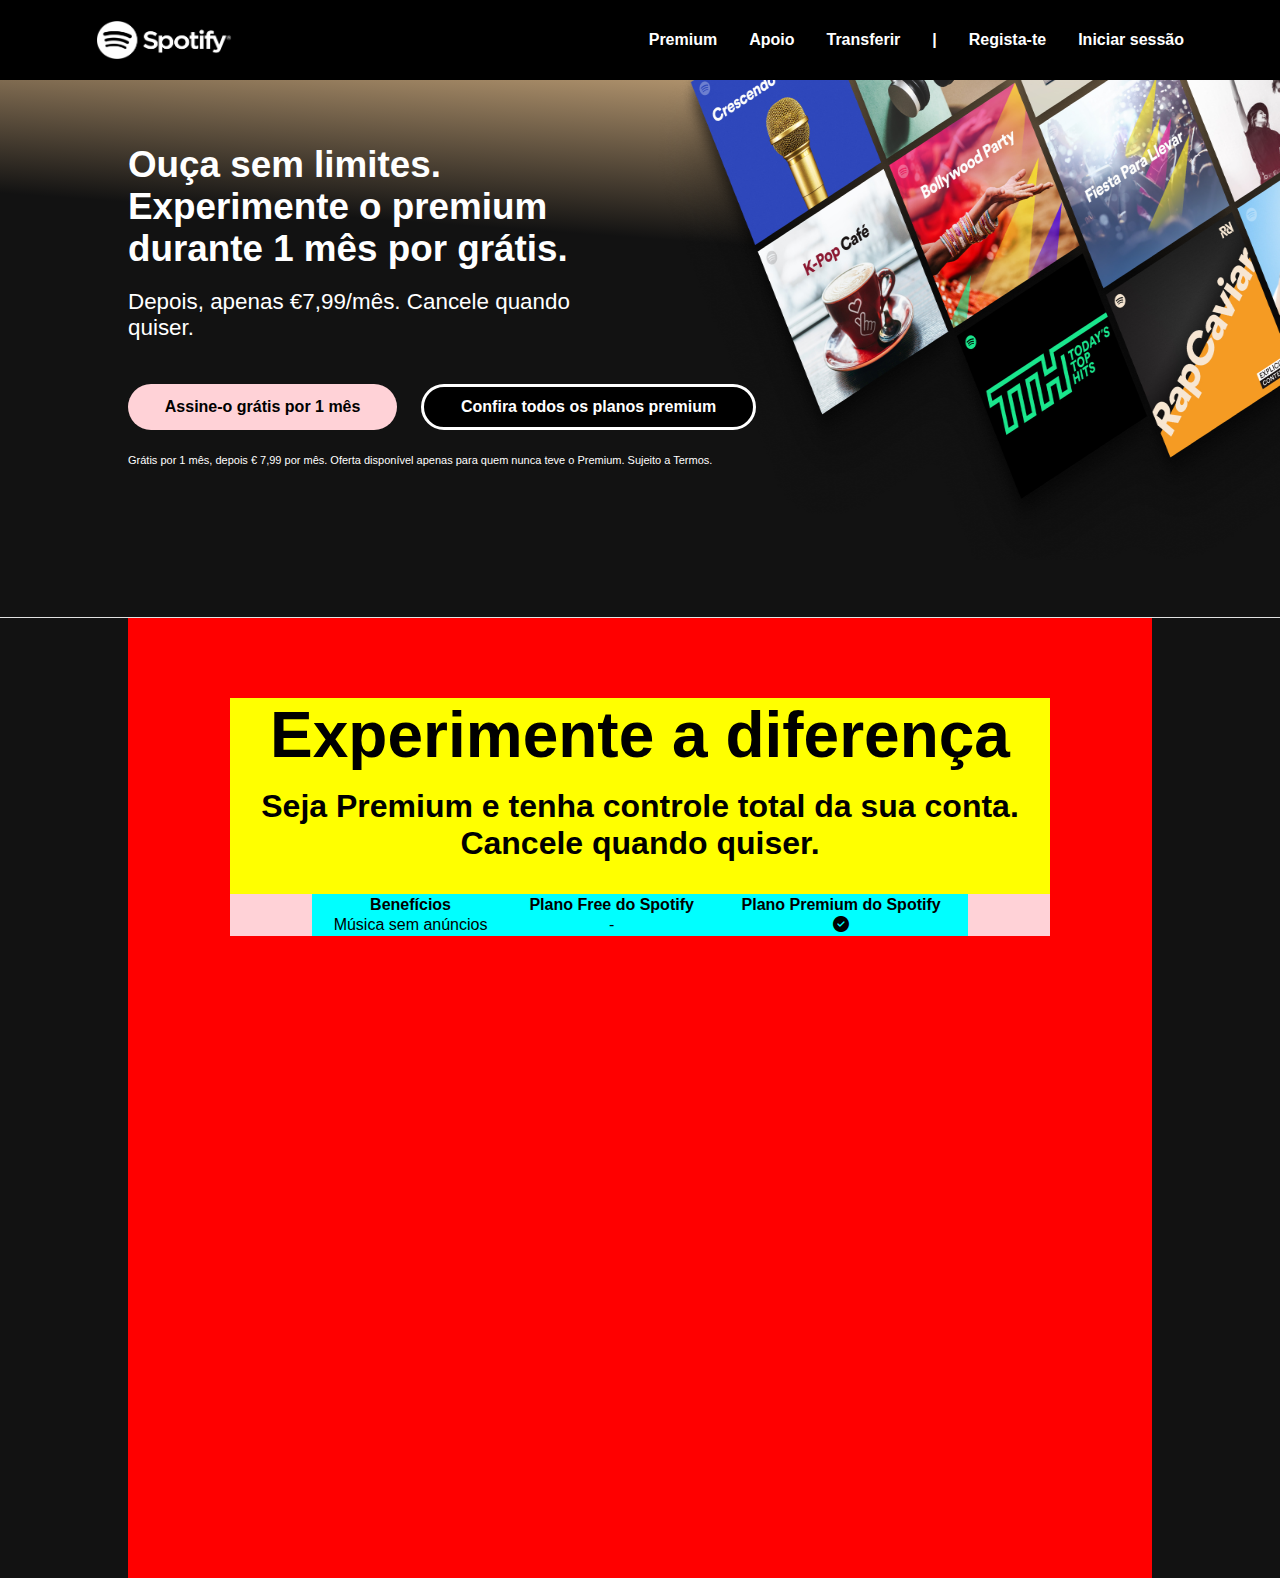
==== index.html @ d12748f9 "Initial commit" ====
<!DOCTYPE html>
<html lang="pt-br">
<head>
    <meta charset="UTF-8">
    <meta name="viewport" content="width=device-width, initial-scale=1.0">
    <meta name="keywords" content="Spotify, stream, site de música online">
    <meta name="description" content="Plataforma streaming para ouvir músicas online...">
    <title>Spotify</title>
    <link rel="stylesheet" href="css/index.css">
    <link rel="stylesheet" href="css/responsividade.css">
    <!-- link icones do fonteawesome -->
    <link rel="stylesheet" href="https://cdnjs.cloudflare.com/ajax/libs/font-awesome/6.4.2/css/all.min.css">
</head>
<body>

    <nav id="nav">
        <div class="nav">
            <div class="logo">
                <img src="img/logo.png" alt="Logo Spotify">
            </div>
            <ul>
                <li><a href="">Premium</a></li>
                <li><a href="">Apoio</a></li>
                <li><a href="">Transferir</a></li>
                <li><a href="">|</a></li>
                <li><a href="">Regista-te</a></li>
                <li><a href="">Iniciar sessão</a></li>
            </ul>

            <div class="iconeMenuMobile" id="botaoMenu">
                <i class="fa-solid fa-bars"></i>
            </div>
        </div>
        <div class="menuHamburguer menuMobile">
            <ul>
                <li><a href="">Premium</a></li>
                <li><a href="">Apoio</a></li>
                <li><a href="">Transferir</a></li>
                <li><a href="">-</a></li>
                <li><a href="">Regista-te</a></li>
                <li><a href="">Iniciar sessão</a></li>
            </ul>
        </div>        
    </nav>



    <section id="banner">
        <div class="mainBanner">
            <div class="imgBanner1">
                <img src="img/banner.png" alt="imgBanner">
            </div>
            <div class="textBanner">
                <h3>Ouça sem limites. Experimente o premium durante 1 mês por grátis.</h3>
                <h5>Depois, apenas €7,99/mês. Cancele quando quiser.</h5>
            </div>
            <div class="imgBanner">
                <img src="img/banner.png" alt="imgBanner">
            </div>
        </div>
        <div class="botao">
            <div class="botoes">
                <button type="button" class="btn1">Assine-o grátis por 1 mês</button>
                <button type="button" class="btn2">Confira todos os planos premium</button>
            </div>
            <p>Grátis por 1 mês, depois € 7,99 por mês. Oferta disponível apenas para quem nunca teve o Premium. Sujeito a Termos.</p>
        </div>
    </section>




    <section id="experimento">
        <div class="experimentoMain">
            <div class="textoExperimento">
                <h1>Experimente a diferença</h1>
                <h3>Seja Premium e tenha controle total da sua conta. Cancele quando quiser.</h3>
            </div>
            <div class="tabelaExperimento">
                <table>
                    <tr>
                        <th>Benefícios</th>
                        <th>Plano Free do Spotify</th>
                        <th>Plano Premium do Spotify</th>
                    </tr>

                    <tr>
                        <td>Música sem anúncios</td>
                        <td class="linha">-</td>
                        <td><i class="fa-solid fa-circle-check"></i></td>
                    </tr>
                </table>
            </div>
        </div>
    </section>




    <script src="js/arquivoJS.js"></script>
    
</body>
</html>
---- css/index.css ----
*{
    list-style: none;
    text-decoration: none;
    box-sizing: border-box;
    margin: 0;
    padding: 0;
    font-family: Helvetica, sans-serif;
}
#nav{
    width: 100%;
    height: 5rem;
    position: fixed;
    background-color: #000;
}
.nav{
    width: 85%;
    height: 100%;
    margin: 0 auto;
    display: flex;
    justify-content: space-between;
    align-items: center;
}
.logo{
    width: 8.5rem;
    height: 48%;
}
.logo img{
    width: 100%;
    height: 100%;
}
nav ul{
    display: flex;
    margin-right: 0;
    gap: 2rem;
}
nav ul li a{
    color: #fff;
    font-size: 16px;
    font-weight: bold;
    transition: all .1s;
}
nav ul li a:hover{
    color: #1ed760;
    font-size: 16px;
    font-weight: bold;
}

/* menu mobile */
#nav .nav .iconeMenuMobile{
    display: none;
}
#nav .menuMobile{
    display: none;
}



/* BANNER */
#banner{
    width: 100%;
    height: 38.6rem;
    display: block;
    padding: 5rem 0 0 8rem;
    background-image: linear-gradient(-176deg, #deb887 10%, #121212 40%);
    border-bottom: 1px solid #e1e1e1;
}
#banner .mainBanner{
    width: 100%;
    height: 18rem;
    display: flex;
    color: #fff;
}
.mainBanner .textBanner{
    width: 45%;
    height: 100%;
}
.textBanner h3{
    font-size: 2.3rem;
    margin-top: 4rem;
    font-weight: bold;
}
.textBanner h5{
    font-size: 1.4rem;
    font-weight: lighter;
    margin-top: 1.2rem;
}
.imgBanner1{
    display: none;
}
.mainBanner .imgBanner{
    width: 56%;
    height: 30rem;
}
.imgBanner img{
    width: 100%;
    height: 100%;
}

#banner .botao{
    width: 65%;
    display: block;
}
.botao .botoes{
    width: 100%;
    gap: 1.5rem;
    margin: 1rem 0 1.5rem;
    display: flex;
}
.botoes button{
    font-size: 1rem;
    padding: .7rem 2.3rem;
    font-weight: bold;
    border-radius: 30px;
    cursor: pointer;
}
.botoes button:hover{
    transform: scale(1.06);
}
.botoes .btn1{
    outline: none;
    border: none;
    background-color: #ffd2d7;
}
.botoes .btn2{
    border: 3px solid #fff;
    background-color: #000;
    color: #fff;
}
.botao p{
    font-size: 11px;
    color: #fff;
}


/* EXPERIMENTO */
#experimento{
    width: 100%;
    height: 60rem;
    background-color: #121212;
}
.experimentoMain{
    width: 80%;
    height: 100%;
    margin: 0 auto;
    padding: 5rem 0;
    display: block;
    background-color: red;
}
.textoExperimento{
    width: 80%;
    height: auto;
    margin: 0 auto;
    text-align: center;
    background-color: yellow;
}
.textoExperimento h1{
    font-size: 4rem;
}
.textoExperimento h3{
    font-size: 2rem;
    padding: 1rem 0 2rem;
}
.tabelaExperimento{
    width: 80%;
    height: auto;
    margin: 0 auto;
    text-align: center;
    background-color: #ffd2d7;
}
.tabelaExperimento table{
    width: 80%;
    height: auto;
    margin: 0 auto;
    text-align: center;
    background-color: aqua;
}
---- css/responsividade.css ----
@media (max-width: 1024px){
    .nav{
        width: 90%;
    }

    /* BANNER */
    #banner{
        width: 100%;
        height: 40rem;
        display: block;
        padding: 5rem 0 0 2rem;
        background-image: linear-gradient(-172deg, #deb887 10%, #121212 40%);
    }
    #banner .mainBanner{
        height: 24.5rem;
    }
    .textBanner h3{
        margin-top: 8rem;
    }

   
}



@media (max-width: 768px){
    .nav ul{
        display: none;
    }

    /* menu mobile */
    #nav .nav .iconeMenuMobile{
        display: flex;
    }
    #nav .iconeMenuMobile i{
        font-size: 2.5rem;
        color: #fff;
    }
    #nav .menuHamburguer{
        width: 26rem;
        height: 100vh;
        position: absolute;
        right: 0;
        top: 3.7rem;
        padding: 0rem 2rem;
        background-color: #000;
    }
    #nav .menuHamburguer ul{
        width: 100%;
        display: block;
    }
    #nav .menuHamburguer ul li{
        margin-bottom: 1.5rem;
    }
    #nav .menuHamburguer ul li a{
        font-size: 2.2rem;
        font-weight: bold;
        color: #fff;
    }
    #nav .menuMobile{
        display: none;
    }

    /* banner */
    .textBanner h3{
        font-size: 2.2rem;
        margin-top: 8rem;
        font-weight: bold;
    }
    .mainBanner .imgBanner{
        width: 56%;
        height: 18rem;
    }
    #banner .botao{
        width: 80%;
    }
    .botao .botoes{
        gap: 1rem;
        margin: 1rem 0 1.2rem;
    }
    .botoes button{
        padding: .6rem 1.86rem;
    }
}




@media (max-width: 425px){
    /* BANNER */
    #banner{
        width: 100%;
        height: 44rem;
        padding: 5rem 0 0 0;
        background-image: linear-gradient(-164deg, #deb887 10%, #121212 40%);
    }
    #banner .mainBanner{
        width: 100%;
        height: 70%;
        display: block;
    }
    .mainBanner .imgBanner{
        display: none;
    }
    .mainBanner .imgBanner1{
        display: block;
        width: 118.9%;
        height: 15rem;
        margin-left: -5rem;
    }
    .imgBanner1 img{
        width: 100%;
        height: 100%;
    }
    .mainBanner .textBanner{
        width: 100%;
        margin-top: -9rem;
        padding: 0 1.5rem;
    }
    .textBanner h3{
        font-size: 1.8rem;
        font-weight: bold;
    }
    
    #banner .botao{
        width: 100%;
        margin-top: -2rem;
        padding: 1rem;
    }
    .botao .botoes{
        width: 100%;
        margin: 0rem 0 1rem;
        display: block;
    }
    .botoes button{
        width: 100%;
        font-size: 1rem;
        padding: .7rem;
    }
    .botoes button:hover{
        transform: scale(1.06);
    }
    .botoes .btn1{
        margin-bottom: 1rem;
    }
}




@media (max-width: 375px){
    /* BANNER */
    #banner{
        height: 48rem;
    }
}
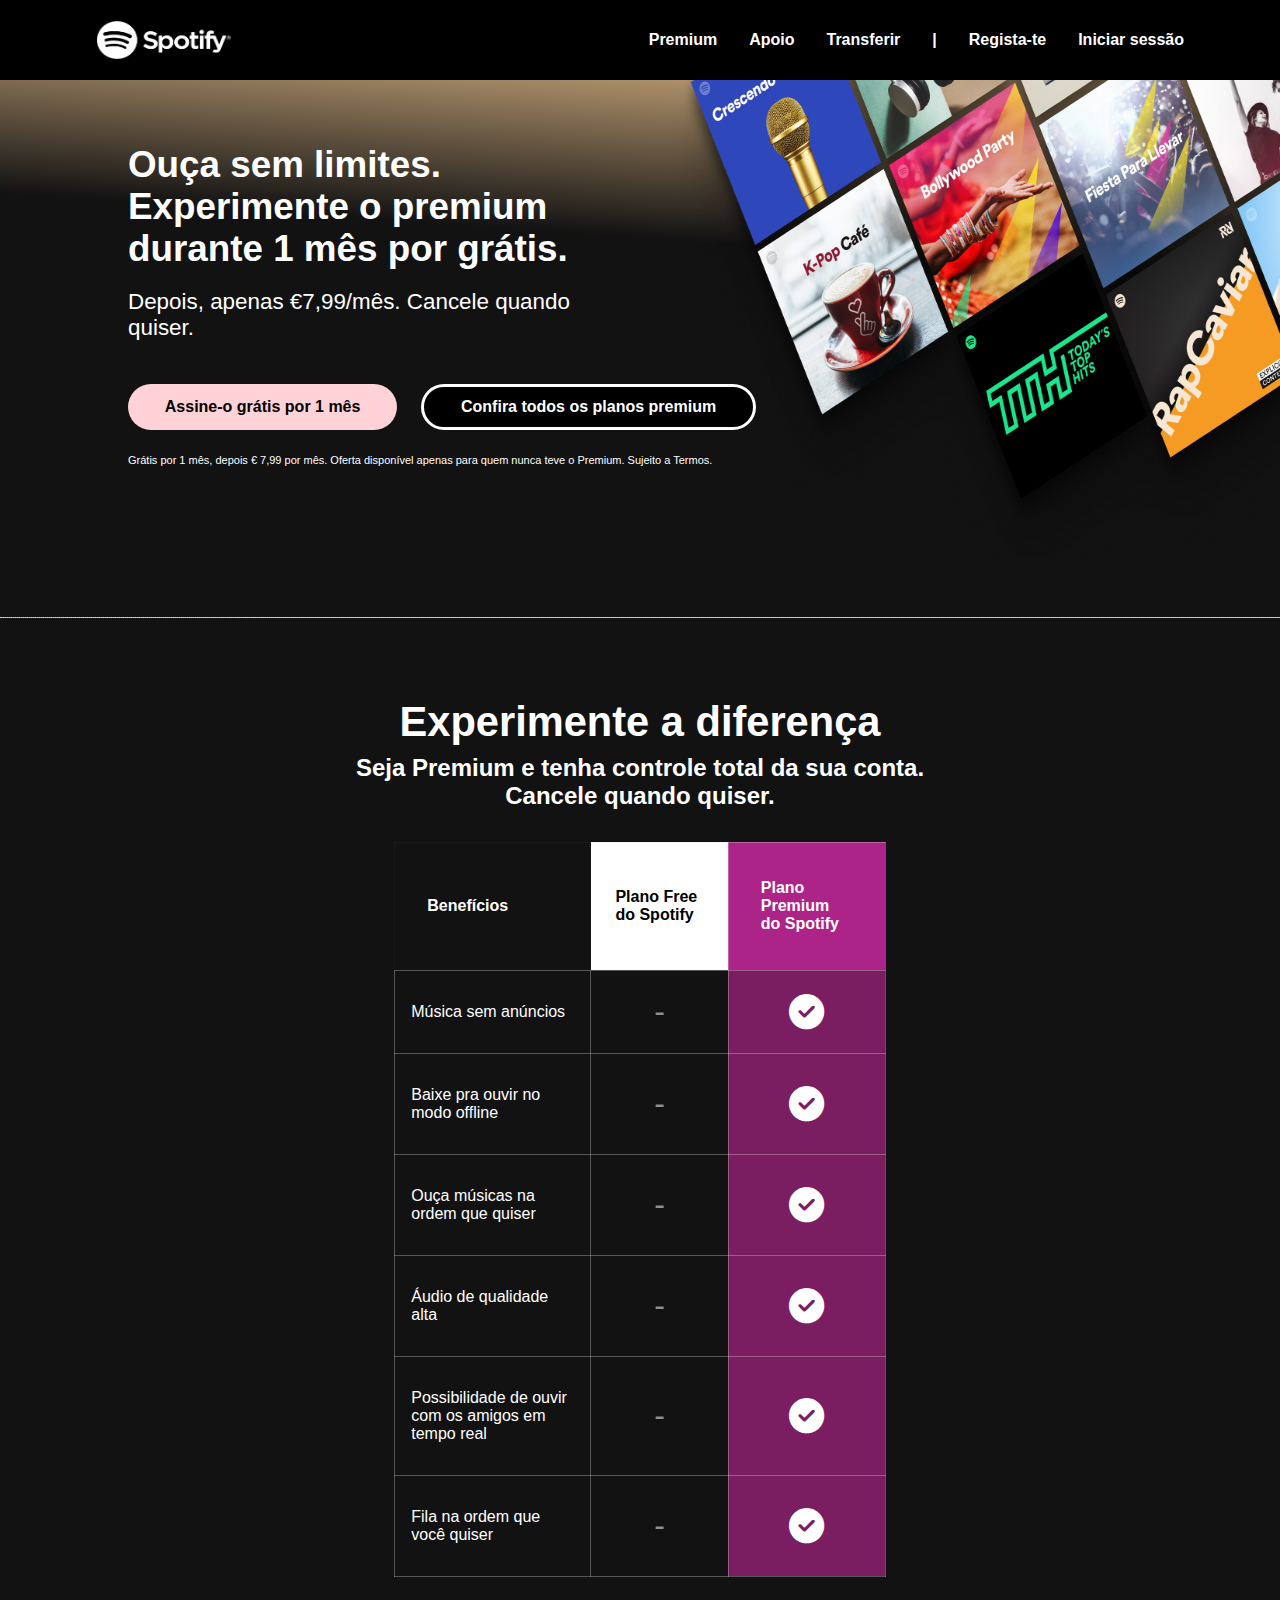
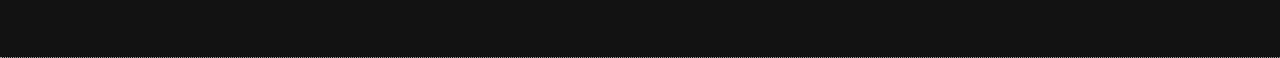
==== commit ddd36503: "secção experimento" ====
--- a/index.html
+++ b/index.html
@@ -78,16 +78,37 @@
             </div>
             <div class="tabelaExperimento">
                 <table>
-                    <tr>
-                        <th>Benefícios</th>
-                        <th>Plano Free do Spotify</th>
-                        <th>Plano Premium do Spotify</th>
+                    <tr class="heade">
+                        <th class="heade1">Benefícios</th>
+                        <th class="heade2">Plano Free do Spotify</th>
+                        <th class="heade3">Plano Premium do Spotify</th>
                     </tr>
 
                     <tr>
                         <td>Música sem anúncios</td>
                         <td class="linha">-</td>
-                        <td><i class="fa-solid fa-circle-check"></i></td>
+                        <td class="coluna3"><i class="fa-solid fa-circle-check"></i></td>
+                    </tr>
+                    <tr>
+                        <td>Baixe pra ouvir no modo offline</td>
+                        <td class="linha">-</td>
+                        <td class="coluna3"><i class="fa-solid fa-circle-check"></i></td>
+                    <tr>
+                        <td>Ouça músicas na ordem que quiser</td>
+                        <td class="linha">-</td>
+                        <td class="coluna3"><i class="fa-solid fa-circle-check"></i></td>
+                    <tr>
+                        <td>Áudio de qualidade alta</td>
+                        <td class="linha">-</td>
+                        <td class="coluna3"><i class="fa-solid fa-circle-check"></i></td>
+                    <tr>
+                        <td>Possibilidade de ouvir com os amigos em tempo real</td>
+                        <td class="linha">-</td>
+                        <td class="coluna3"><i class="fa-solid fa-circle-check"></i></td>
+                    <tr>
+                        <td>Fila na ordem que você quiser</td>
+                        <td class="linha">-</td>
+                        <td class="coluna3"><i class="fa-solid fa-circle-check"></i></td>
                     </tr>
                 </table>
             </div>
--- a/css/index.css
+++ b/css/index.css
@@ -62,7 +62,7 @@
     display: block;
     padding: 5rem 0 0 8rem;
     background-image: linear-gradient(-176deg, #deb887 10%, #121212 40%);
-    border-bottom: 1px solid #e1e1e1;
+    border-bottom: 1px dotted #e7e7e7a6;
 }
 #banner .mainBanner{
     width: 100%;
@@ -135,8 +135,9 @@
 /* EXPERIMENTO */
 #experimento{
     width: 100%;
-    height: 60rem;
+    height: auto;
     background-color: #121212;
+    border-bottom: 1px dotted #e7e7e7a6;
 }
 .experimentoMain{
     width: 80%;
@@ -144,33 +145,81 @@
     margin: 0 auto;
     padding: 5rem 0;
     display: block;
-    background-color: red;
 }
 .textoExperimento{
     width: 80%;
     height: auto;
     margin: 0 auto;
     text-align: center;
-    background-color: yellow;
+    color: #fff;
 }
 .textoExperimento h1{
-    font-size: 4rem;
+    font-size: 2.6rem;
 }
 .textoExperimento h3{
-    font-size: 2rem;
-    padding: 1rem 0 2rem;
+    width: 78%;
+    margin: 0 auto;
+    font-size: 1.5rem;
+    padding: .5rem 0 2rem;
 }
 .tabelaExperimento{
     width: 80%;
     height: auto;
     margin: 0 auto;
     text-align: center;
-    background-color: #ffd2d7;
 }
 .tabelaExperimento table{
-    width: 80%;
+    width: 60%;
     height: auto;
     margin: 0 auto;
     text-align: center;
-    background-color: aqua;
+    border-collapse: collapse;
+}
+table .heade{
+    height: 8rem;
+}
+table .heade1{
+    width: 40%;
+    color: #fff;
+    padding: 0 2rem;
+    text-align: left;
+    border: 1px solid #e1e1e109;
+    border-bottom: 1px solid #e1e1e154;
+    background-color: #121212;
+}
+table .heade2{
+    width: 28%;
+    color: #000;
+    padding: 0 1.5rem;
+    text-align: left;
+    border: 1px solid #e1e1e154;
+    background-color: #fff;
+}
+table .heade3{
+    width: 32%;
+    color: #fff;
+    padding: 0 2rem;
+    text-align: left;
+    border-collapse: collapse;
+    border: 1px solid #e1e1e154;
+    background-color: #ad2489;
+}
+table tr td{
+    border: .1px solid #e1e1e154;
+}
+table tr td:first-of-type{
+    text-align: left;
+    padding: 2rem 1rem;
+    color: #fff;
+}
+table .linha{
+    color: #ffffff8c;
+    font-size: 2rem;
+}
+table .coluna3{
+    background-color: #ad2488ad;
+}
+table .coluna3 i{
+    color: #fff;
+    font-size: 2.2rem;
 }--- a/css/responsividade.css
+++ b/css/responsividade.css
@@ -18,7 +18,33 @@
         margin-top: 8rem;
     }
 
-   
+    /* BANNER */
+    #banner{
+        border-bottom: none;
+    }
+
+   /* EXPERIMENTO */
+    #experimento{
+        width: 100%;
+        height: auto;
+        background-color: #121212;
+        border-bottom: none;
+    }
+    
+    table tr td{
+        border-left: none;
+        border-right: none;
+    }
+    table tr td:first-of-type{
+        border-right: none;
+    }
+    table .linha{
+        border-left: none;
+        border-right: none;
+    }
+    table .coluna3{
+        border-left: none;
+    }
 }
 
 
@@ -81,6 +107,22 @@
     .botoes button{
         padding: .6rem 1.86rem;
     }
+
+
+    /* EXPERIMENTO */
+    .experimentoMain{
+        width: 100%;
+    }
+    .textoExperimento{
+        text-align: left;
+    }
+    .textoExperimento h1{
+        font-size: 2.6rem;
+    }
+    .textoExperimento h3{
+        width: 100%;
+        font-size: 1.4rem;
+    }
 }
 
 
@@ -143,6 +185,60 @@
     .botoes .btn1{
         margin-bottom: 1rem;
     }
+
+
+    
+    /* EXPERIMENTO */
+    .experimentoMain{
+        width: 100%;
+        padding: 2rem 0;
+    }
+    .textoExperimento{
+        width: 90%;
+        text-align: left;
+    }
+    .textoExperimento h1{
+        font-size: 28px;
+    }
+    .textoExperimento h3{
+        font-size: 18px;
+        padding: .5rem 0 1.5rem;
+        font-weight: lighter;
+    }
+    
+    .tabelaExperimento{
+        width: 100%;
+    }
+    .tabelaExperimento table{
+        width: 100%;
+    }
+    table .heade{
+        height: 7rem;
+    }
+    table .heade1{
+        padding: 0 .6rem;
+    }
+    table .heade2{
+        padding: 0 1rem;
+    }
+    table .heade3{
+        padding: 0 1.5rem;
+    }
+    table tr td{
+        border: .1px solid #e1e1e154;
+    }
+    table tr td:first-of-type{
+        text-align: left;
+        padding: 1rem .6rem;
+        color: #fff;
+    }
+    table .linha{
+        color: #ffffff8c;
+        font-size: 2rem;
+    }
+    table .coluna3{
+        background-color: #ad2488ad;
+    }
 }
 
 
@@ -153,4 +249,9 @@
     #banner{
         height: 48rem;
     }
+
+    /* EXPERIMENTO */
+    .experimentoMain{
+        padding: 0;
+    }
 }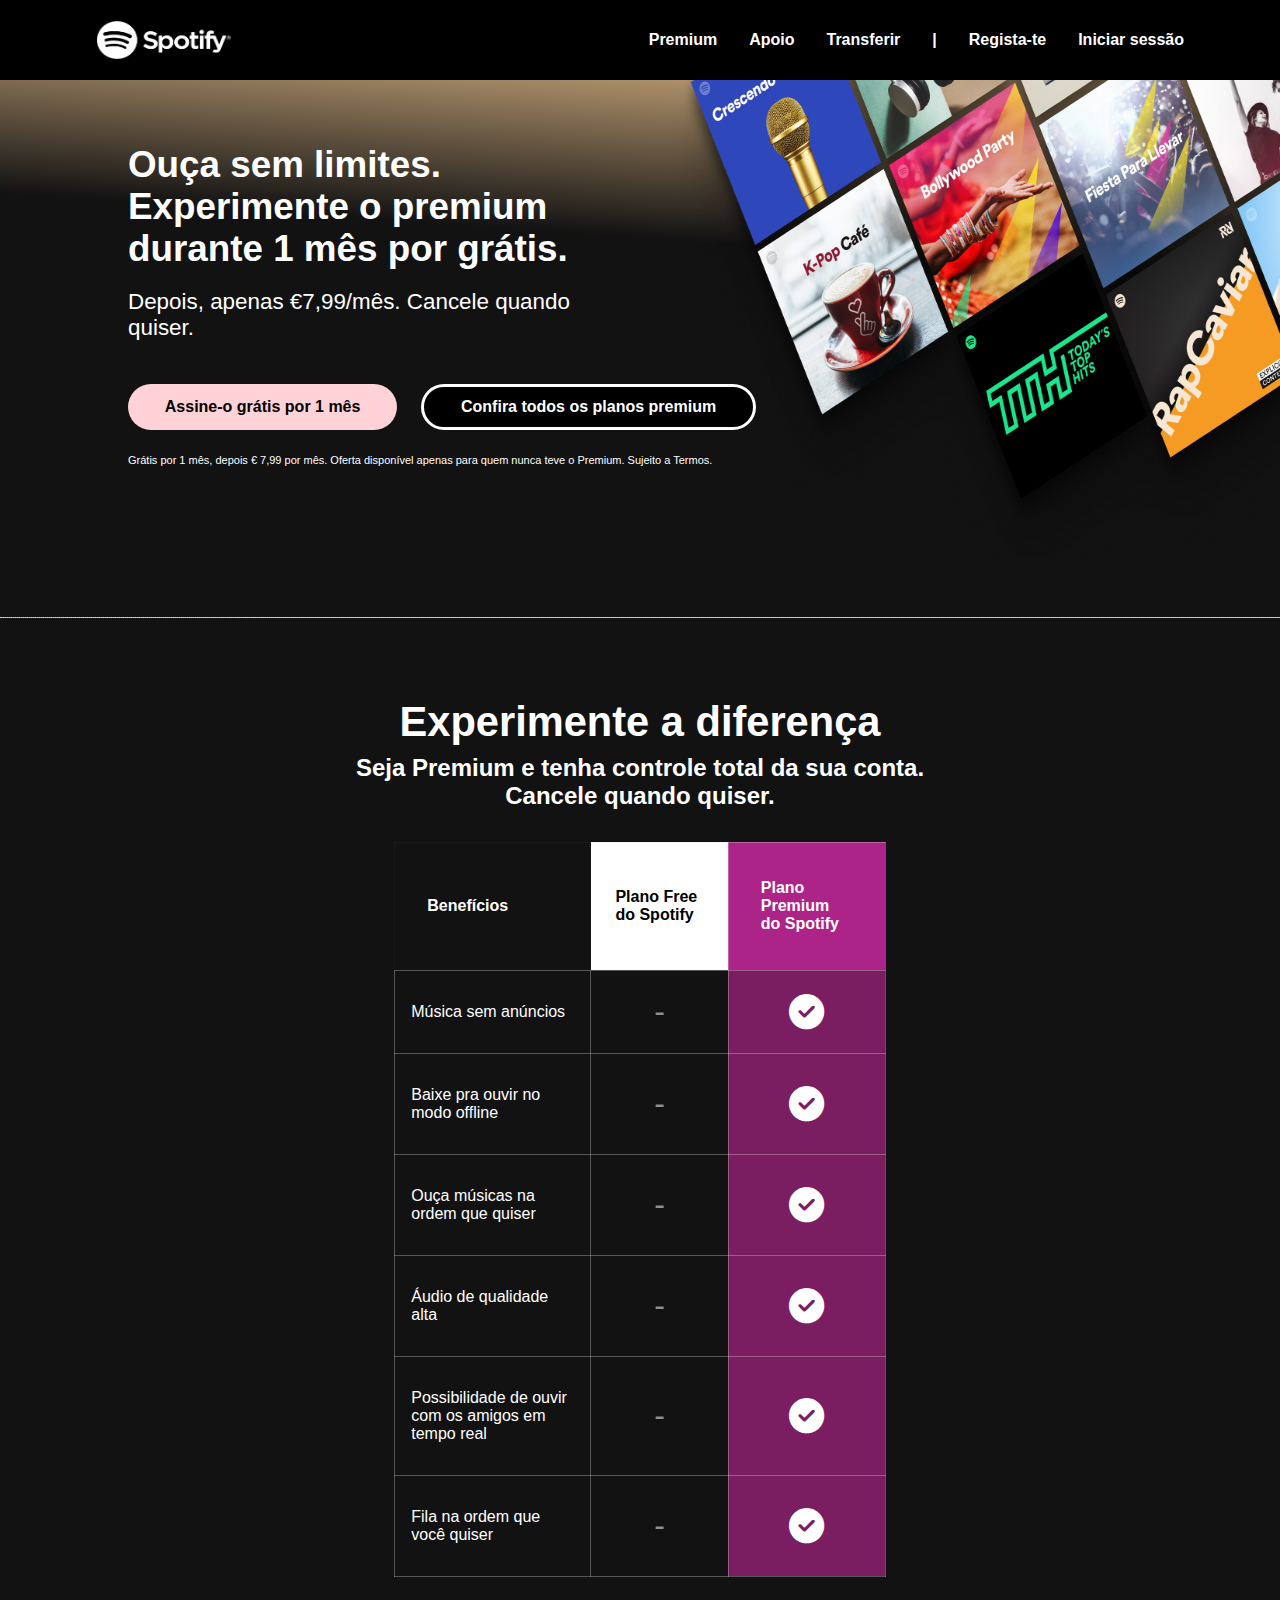
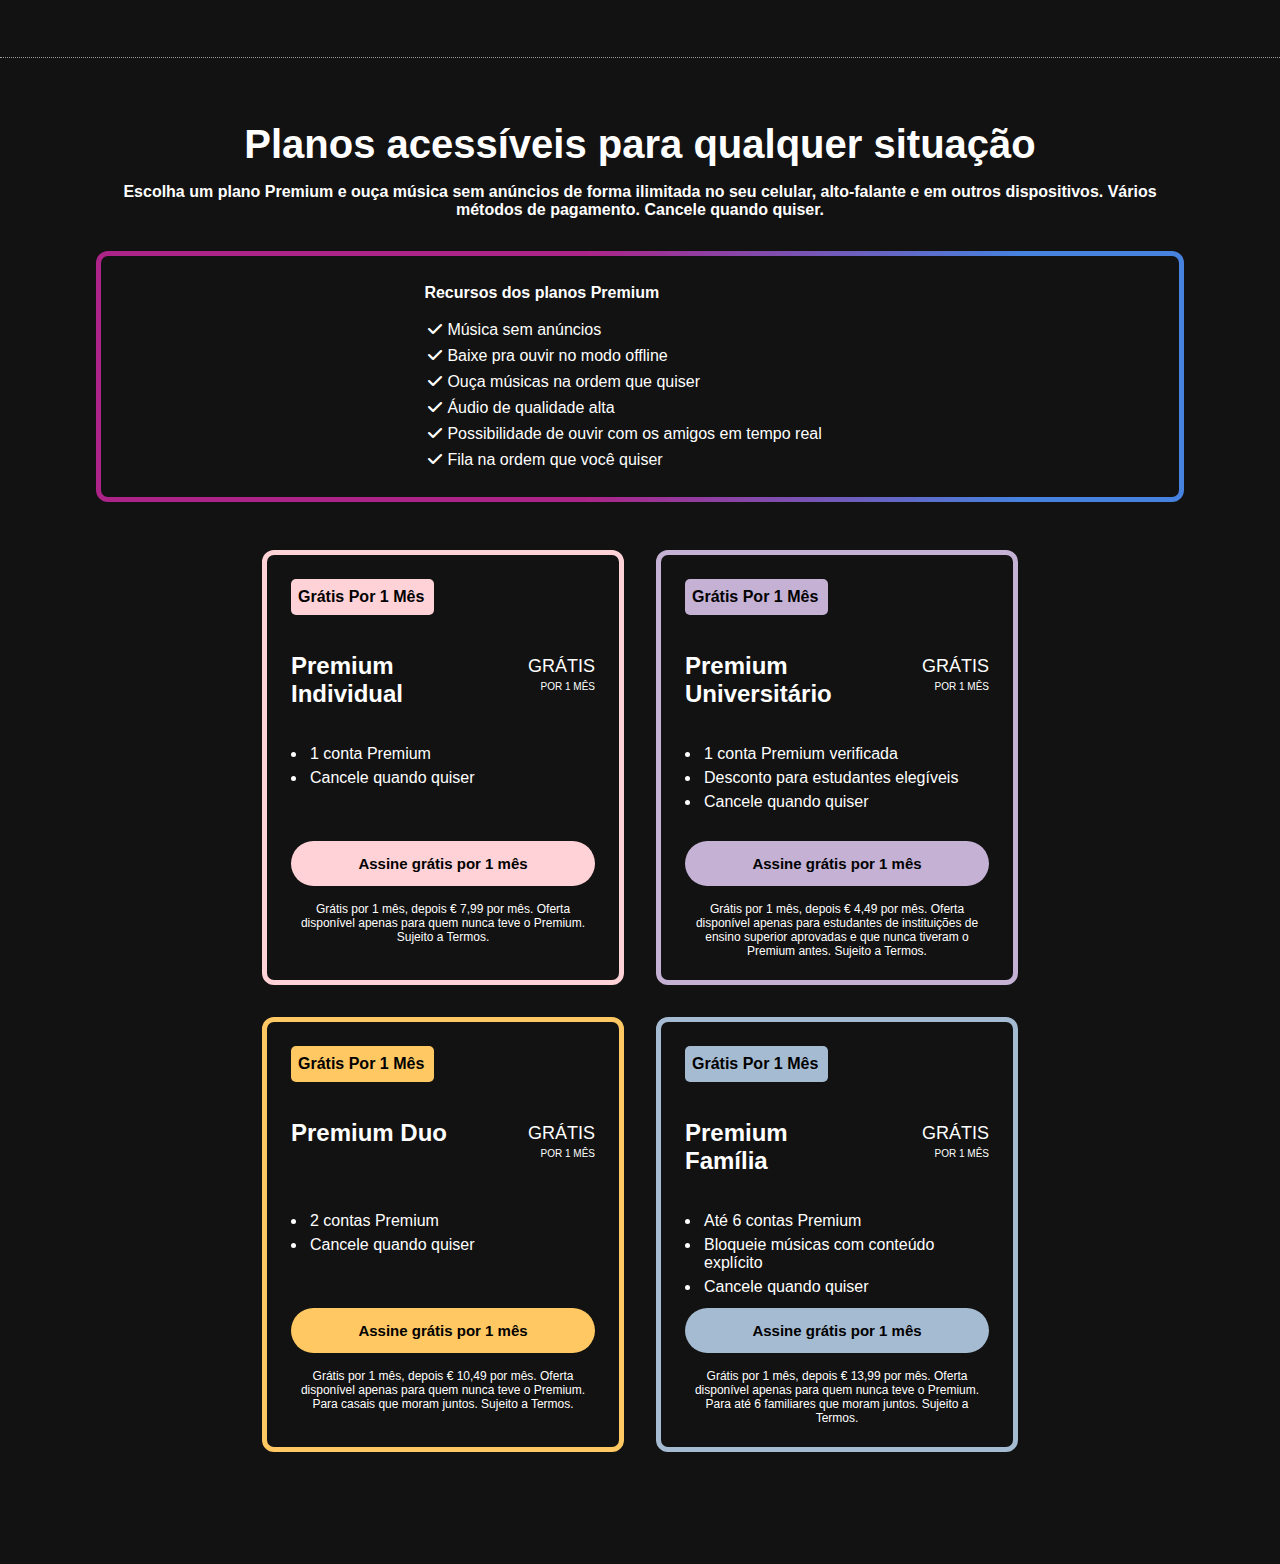
==== commit 71156980: "planos" ====
--- a/index.html
+++ b/index.html
@@ -118,6 +118,133 @@
 
 
 
+    <section id="planos">
+        <div class="planoMain">
+            <div class="textoPlano">
+                <h2>Planos acessíveis para qualquer situação</h2>
+                <h3>Escolha um plano Premium e ouça música sem anúncios de forma ilimitada no seu celular, alto-falante e em outros dispositivos. Vários métodos de pagamento. Cancele quando quiser.</h3>
+            </div>
+            <div class="RecursoPlano">
+                <div class="infoRecurso">
+                    <h3>Recursos dos planos Premium</h3>
+                    <ul>
+                        <li><i class="fa-solid fa-check"></i>Música sem anúncios</li>
+                        <li><i class="fa-solid fa-check"></i>Baixe pra ouvir no modo offline</li>
+                        <li><i class="fa-solid fa-check"></i>Ouça músicas na ordem que quiser</li>
+                        <li><i class="fa-solid fa-check"></i>Áudio de qualidade alta</li>
+                        <li><i class="fa-solid fa-check"></i>Possibilidade de ouvir com os amigos em tempo real</li>
+                        <li><i class="fa-solid fa-check"></i>Fila na ordem que você quiser</li>
+                    </ul>
+                </div>
+            </div>
+            <div class="planoPlano">
+                <div class="plano1">
+                    <div class="dadosPlano1">
+                        <p>Grátis Por 1 Mês</p>
+                    </div>
+                    <div class="dadosPlano2">
+                        <div class="dados1"><h3>Premium Individual</h3></div>
+                        <div class="dados2">
+                            <p>GRÁTIS</p>
+                            <P>POR 1 MÊS</P>
+                        </div>
+                    </div>
+                    <div class="dadosPlano3">
+                        <ul>
+                            <li>1 conta Premium</li>
+                            <li>Cancele quando quiser</li>
+                        </ul>
+                    </div>
+                    <div class="dadosPlano4">
+                        <button type="button">Assine grátis por 1 mês</button>
+                        <p>
+                            Grátis por 1 mês, depois € 7,99 por mês. Oferta disponível apenas para quem nunca teve o Premium. Sujeito a Termos.
+                        </p>
+                    </div>
+                </div>
+                
+                <div class="plano1 plano2">
+                    <div class="dadosPlano1">
+                        <p>Grátis Por 1 Mês</p>
+                    </div>
+                    <div class="dadosPlano2">
+                        <div class="dados1"><h3>Premium Universitário</h3></div>
+                        <div class="dados2">
+                            <p>GRÁTIS</p>
+                            <P>POR 1 MÊS</P>
+                        </div>
+                    </div>
+                    <div class="dadosPlano3">
+                        <ul>
+                            <li>1 conta Premium verificada</li>
+                            <li>Desconto para estudantes elegíveis</li>
+                            <li>Cancele quando quiser</li>
+                        </ul>
+                    </div>
+                    <div class="dadosPlano4">
+                        <button type="button">Assine grátis por 1 mês</button>
+                        <p>
+                            Grátis por 1 mês, depois € 4,49 por mês. Oferta disponível apenas para estudantes de instituições de ensino superior aprovadas e que nunca tiveram o Premium antes. Sujeito a Termos.
+                        </p>
+                    </div>
+                </div>
+                <div class="plano1 plano3">
+                    <div class="dadosPlano1">
+                        <p>Grátis Por 1 Mês</p>
+                    </div>
+                    <div class="dadosPlano2">
+                        <div class="dados1"><h3>Premium Duo</h3></div>
+                        <div class="dados2">
+                            <p>GRÁTIS</p>
+                            <P>POR 1 MÊS</P>
+                        </div>
+                    </div>
+                    <div class="dadosPlano3">
+                        <ul>
+                            <li>2 contas Premium</li>
+                            <li>Cancele quando quiser</li>
+                        </ul>
+                    </div>
+                    <div class="dadosPlano4">
+                        <button type="button">Assine grátis por 1 mês</button>
+                        <p>
+                            Grátis por 1 mês, depois € 10,49 por mês. Oferta disponível apenas para quem nunca teve o Premium. Para casais que moram juntos. Sujeito a Termos.
+                        </p>
+                    </div>
+                </div>
+                <div class="plano1 plano4">
+                    <div class="dadosPlano1">
+                        <p>Grátis Por 1 Mês</p>
+                    </div>
+                    <div class="dadosPlano2">
+                        <div class="dados1"><h3>Premium Família</h3></div>
+                        <div class="dados2">
+                            <p>GRÁTIS</p>
+                            <P>POR 1 MÊS</P>
+                        </div>
+                    </div>
+                    <div class="dadosPlano3">
+                        <ul>
+                            <li>Até 6 contas Premium</li>
+                            <li>Bloqueie músicas com conteúdo explícito</li>
+                            <li>Cancele quando quiser</li>
+                        </ul>
+                    </div>
+                    <div class="dadosPlano4">
+                        <button type="button">Assine grátis por 1 mês</button>
+                        <p>
+                            Grátis por 1 mês, depois € 13,99 por mês. Oferta disponível apenas para quem nunca teve o Premium. Para até 6 familiares que moram juntos. Sujeito a Termos.
+                        </p>
+                    </div>
+                </div>
+            </div>
+        </div>
+    </section>
+
+
+
+
+
     <script src="js/arquivoJS.js"></script>
     
 </body>
--- a/css/index.css
+++ b/css/index.css
@@ -222,4 +222,196 @@
 table .coluna3 i{
     color: #fff;
     font-size: 2.2rem;
+}
+
+
+
+
+/* PLANOS */
+#planos{
+    width: 100%;
+    height: auto;
+    background-color: #121212;
+}
+#planos .planoMain{
+    width: 90%;
+    height: 100%;
+    display: block;
+    margin: 0 auto;
+    padding: 4rem 2rem;
+}
+.planoMain .textoPlano{
+    text-align: center;
+    color: #fff;
+}
+.textoPlano h2{
+    font-size: 40px;
+}
+.textoPlano h3{
+    font-size: 16px;
+    padding: 1rem 1.5rem;
+}
+
+.planoMain .RecursoPlano{
+    width: 100%;
+    height: auto;
+    padding: 5px;
+    margin-top: 1rem;
+    border-radius: 12px;
+    background-image: linear-gradient(to right, #ad2489 45%, #4682de 85%);
+}
+.RecursoPlano .infoRecurso{
+    width: 100%;
+    height: auto;
+    border-radius: 7px;
+    margin: 0 auto;
+    padding: 1.5rem 30%;
+    background-color: #121212;
+}
+.infoRecurso h3{
+    font-size: 16px;
+    color: #fff;
+    padding: 4px 0 15px;
+}
+.infoRecurso ul{
+    width: 100%;
+    height: 100%;
+    display: block;
+}
+.infoRecurso ul li{
+    color: #fff;
+    font-size: 16px;
+    padding: 4px;
+}
+.infoRecurso ul li i{
+    margin-right: 5px;
+}
+
+
+.planoMain .planoPlano{
+    width: 100%;
+    height: auto;
+    margin: 3rem 0;
+    display: flex;
+    flex-wrap: wrap;
+    gap: 2rem
+    ;
+    justify-content: center;
+}
+.plano1{
+    width: 362px;
+    height: 435px;
+    display: block;
+    border-radius: 12px;
+    padding: 1.5rem;
+    border: 5px solid #ffd2d7;
+}
+.plano1 .dadosPlano1{
+    width: 47%;
+    height: 3rem;
+    padding: 0;
+}
+.plano1 .dadosPlano1 p{
+    background-color: #ffd2d7;
+    padding: 9px 7px;
+    margin: 0;
+    color: #000;
+    font-weight: bold;
+    border-radius: 5px;
+}
+.plano1 .dadosPlano2{
+    width: 100%;
+    height: 4rem;
+    display: flex;
+    margin: 1.6rem 0;
+    justify-content: space-between;
+}
+.plano1 .dadosPlano2 .dados1{
+    width: 60%;
+    height: auto;
+}
+.plano1 .dadosPlano2 .dados1 h3{
+    font-size: 24px;
+    color: #fff;
+}
+.plano1 .dadosPlano2 .dados2 p:first-of-type{
+    font-size: 18px;
+    color: #fff;
+    margin: 4px 0 0;
+}
+.plano1 .dadosPlano2 .dados2 p:last-of-type{
+    font-size: 10px;
+    color: #fff;
+    margin: 4px 0 0;
+    text-align: right;
+}
+.plano1 .dadosPlano3{
+    width: 100%;
+    height: 4.6rem;
+    display: block;
+    margin-bottom: 1.6rem;
+}
+.plano1 .dadosPlano3 ul{
+    width: 100%;
+    display: block;
+    padding: 0 16px;
+}
+.plano1 .dadosPlano3 ul li{
+    list-style: disc;
+    color: #fff;
+    font-size: 16px;
+    padding: 3px;
+}
+.plano1 .dadosPlano4{
+    width: 100%;
+    height: 8rem;
+    display: block;
+}
+.plano1 .dadosPlano4 button{
+    width: 100%;
+    padding: 14px;
+    border: none;
+    border-radius: 30px;
+    background-color: #ffd2d7;
+    color: #000;
+    font-size: 15px;
+    font-weight: bold;
+    transition: all .2s;
+    cursor: pointer;
+    margin-bottom: 1rem;
+}
+.plano1 .dadosPlano4 button:hover{
+    transform: scale(1.05);
+}
+.plano1 .dadosPlano4 p{
+    text-align: center;
+    font-size: 12px;
+    color: #fff;
+}
+.planoMain .planoPlano .plano2{
+    border: 5px solid #c4b1d4;
+}
+.plano2 .dadosPlano1 p{
+    background-color: #c4b1d4;
+}
+.plano2 .dadosPlano4 button{
+    background-color: #c4b1d4;
+}
+.planoMain .planoPlano .plano3{
+    border: 5px solid #ffc862;
+}
+.plano3 .dadosPlano1 p{
+    background-color: #ffc862;
+}
+.plano3 .dadosPlano4 button{
+    background-color: #ffc862;
+}
+.planoMain .planoPlano .plano4{
+    border: 5px solid #a5bbd1;
+}
+.plano4 .dadosPlano1 p{
+    background-color: #a5bbd1;
+}
+.plano4 .dadosPlano4 button{
+    background-color: #a5bbd1;
 }--- a/css/responsividade.css
+++ b/css/responsividade.css
@@ -123,6 +123,30 @@
         width: 100%;
         font-size: 1.4rem;
     }
+
+
+    /* PLANOS */
+    #planos{
+        width: 100%;
+    }
+    #planos .planoMain{
+        width: 90%;
+        background-color: red;
+    }
+    .planoMain .textoPlano{
+        width: 100%;
+    }
+    .textoPlano h2{
+        font-size: 28px;
+    }
+
+    .planoMain .RecursoPlano{
+        width: 75%;
+        margin: 1rem auto 0;
+    }
+    .RecursoPlano .infoRecurso{
+        padding: 1.5rem 2.5rem;
+    }
 }
 
 
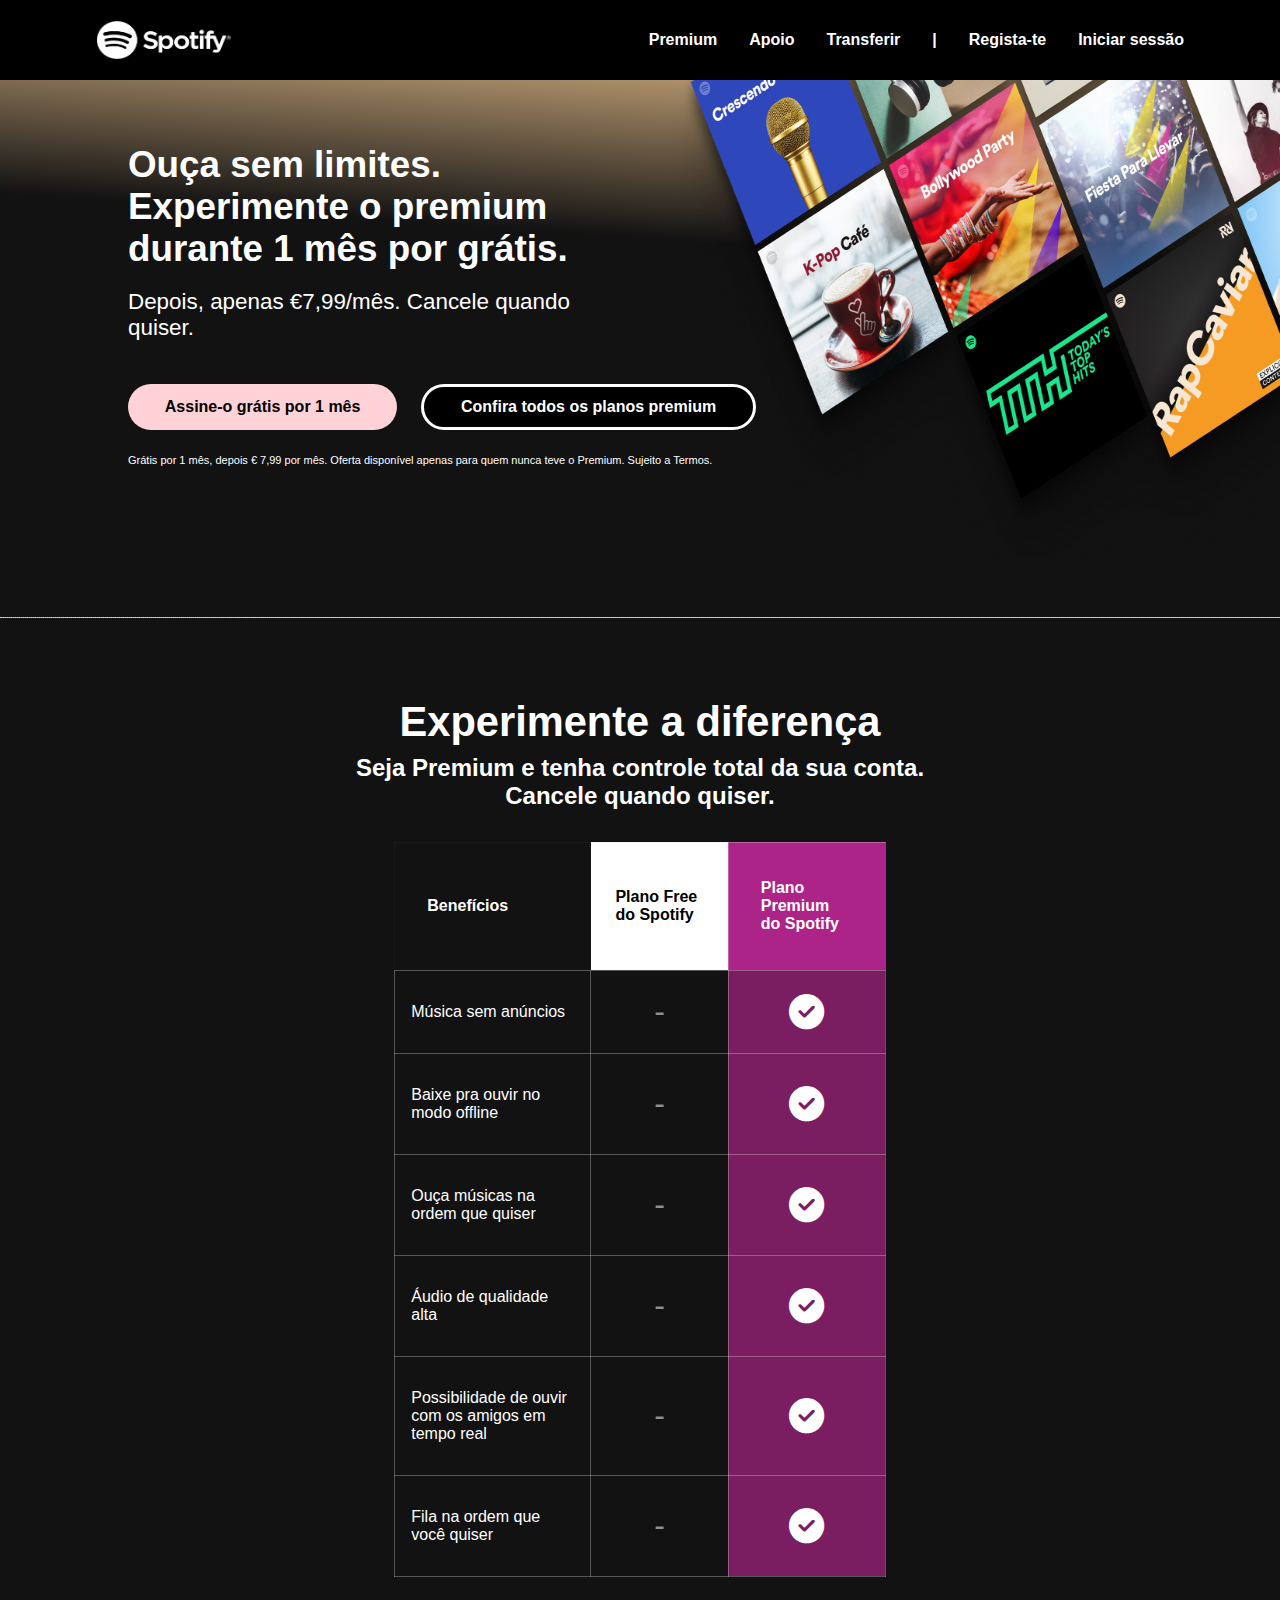
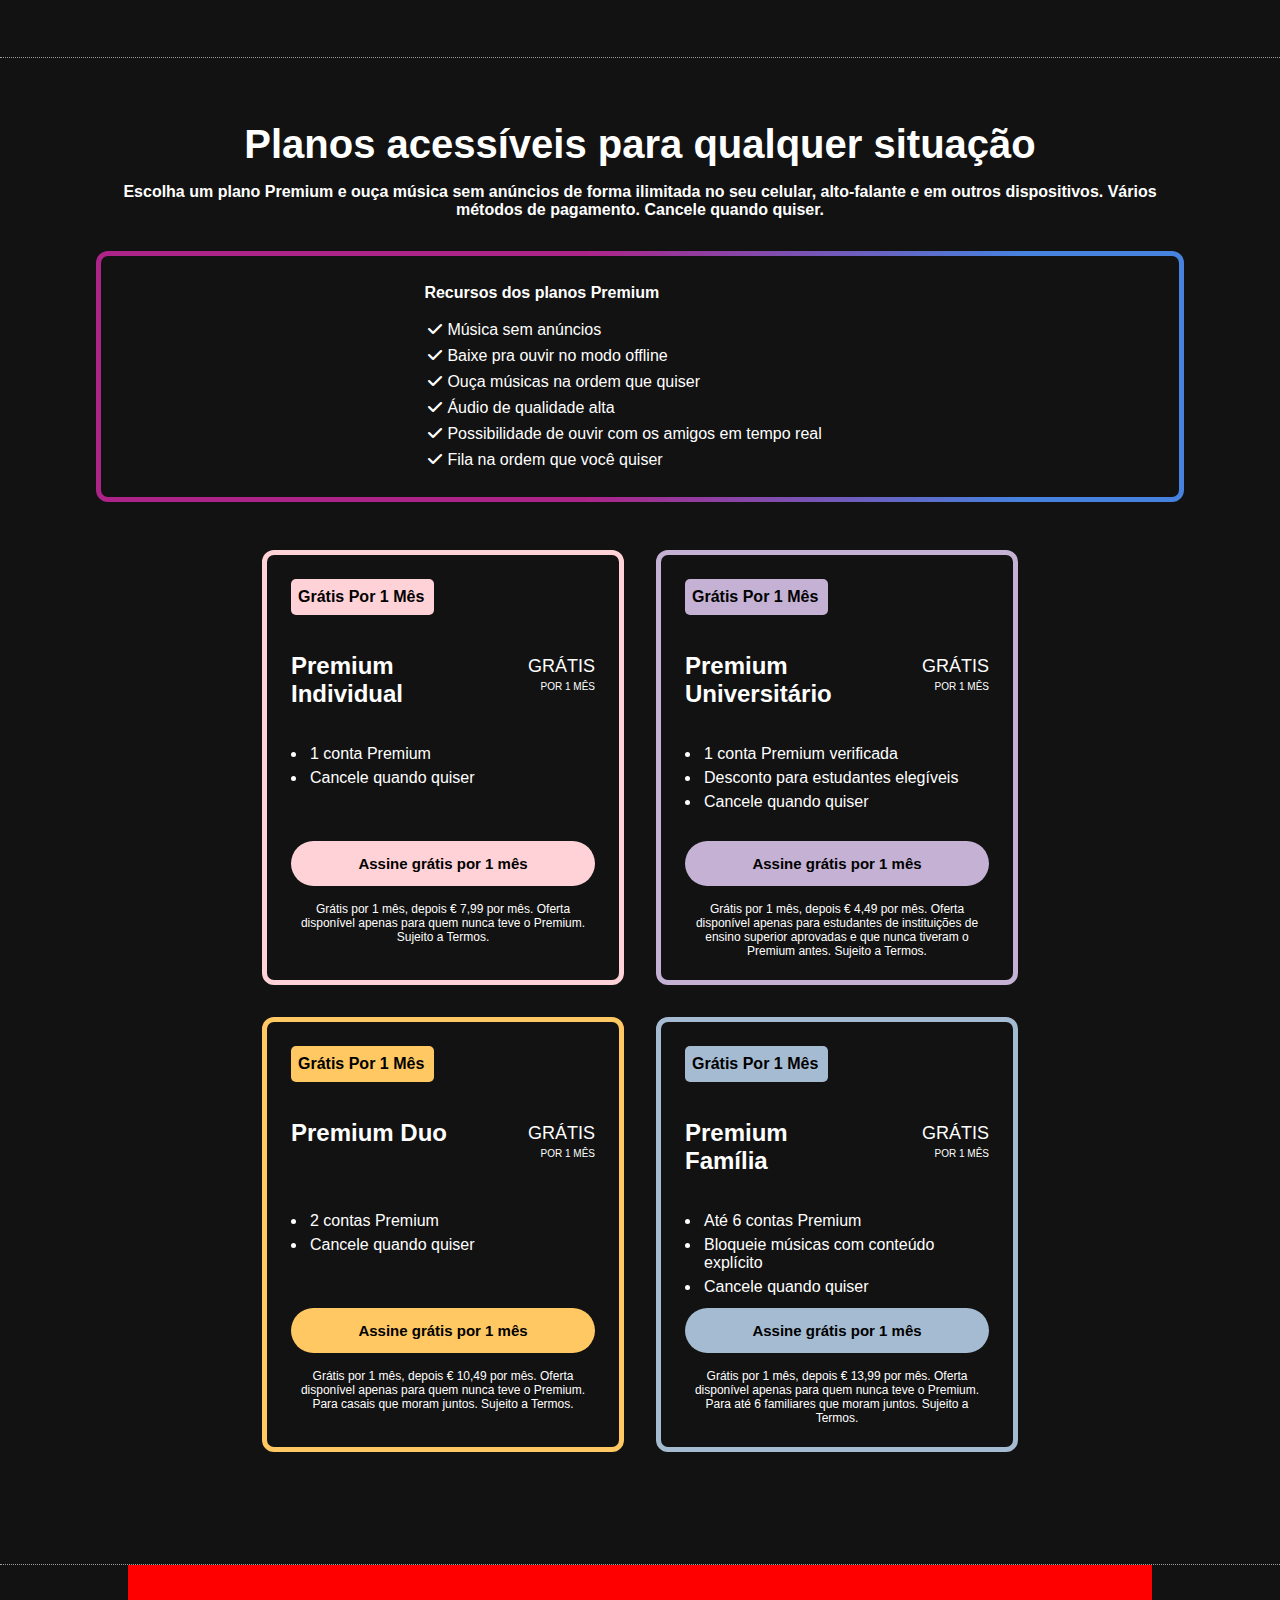
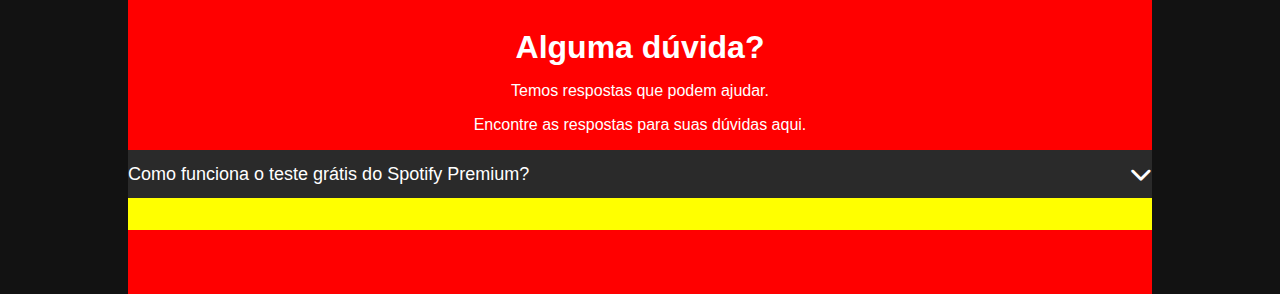
==== commit a2604caa: "acordion" ====
--- a/index.html
+++ b/index.html
@@ -244,6 +244,33 @@
 
 
 
+    <section id="duvida">
+        <div class="duvidaMain">
+            <div class="infoDuvida">
+                <h2>Alguma dúvida?</h2>
+                <p>Temos respostas que podem ajudar.</p>
+                <p>Encontre as respostas para suas dúvidas aqui.</p>
+            </div>
+            <div class="perguntasDuvida">
+                <div class="pergunta1" id="pergunta1">
+                    <p class="pergunta">
+                        Como funciona o teste grátis do Spotify Premium?
+                        <i class="fa-solid fa-chevron-down down"></i>
+                        <i class="fa-solid fa-chevron-up up botaoUp"></i>
+                    </p>
+                    <div class="resposta respostaSumir">
+                        <p>Caso nunca tenha assinado o Premium, você pode se qualificar para um teste grátis (ou com taxa reduzida).</p>
+                        <p>Para ter direito a testes, você precisa inserir uma forma de pagamento válida na inscrição. Vamos usar essa informação para confirmar seu país ou região e processar pagamentos caso você queira manter o Premium após o fim do teste.</p>
+                        <p>Vamos lembrar você 7 dias antes do fim do teste. Sujeito a Termos e restrições por país.</p>
+                    </div>
+                </div>
+            </div>
+        </div>
+    </section>
+
+
+
+
 
     <script src="js/arquivoJS.js"></script>
     
--- a/css/index.css
+++ b/css/index.css
@@ -232,6 +232,7 @@
     width: 100%;
     height: auto;
     background-color: #121212;
+    border-bottom: 1px dotted #e7e7e7a6;
 }
 #planos .planoMain{
     width: 90%;
@@ -414,4 +415,90 @@
 }
 .plano4 .dadosPlano4 button{
     background-color: #a5bbd1;
+}
+
+
+
+
+
+/* DIVIDAS */
+#duvida{
+    width: 100%;
+    height: auto;
+    background-color: #121212;
+}
+.duvidaMain{
+    width: 80%;
+    height: 100%;
+    display: block;
+    margin: 0 auto;
+    padding: 4rem 0;
+    background-color: red;
+}
+.infoDuvida{
+    text-align: center;
+    color: #fff;
+}
+.infoDuvida h2{
+    font-size: 32px;
+}
+.infoDuvida p{
+    font-size: 16px;
+    margin: 16px 0;
+}
+
+.perguntasDuvida{
+    width: 100%;
+    height: auto;
+    display: block;
+    padding: 0 0 2rem;
+    background-color: yellow;
+}
+.perguntasDuvida .pergunta1{
+    width: 100%;
+    height: auto;
+    display: block;
+    cursor: pointer;
+    background-color: blue;
+}
+.perguntasDuvida .pergunta1 .pergunta{
+    width: 100%;
+    height: auto;
+    display: flex;
+    font-size: 18px;
+    height: 3rem;
+    line-height: 3rem;
+    background-color: #2a2a2a;
+    color: #fff;
+    justify-content: space-between;
+}
+.perguntasDuvida .pergunta1 .pergunta i{
+    height: 3rem;
+    line-height: 3rem;
+    font-size: 22px;
+    color: #fff;
+    background-color: #2a2a2a;
+}
+.perguntasDuvida .pergunta1 .pergunta .botaoUp{
+    display: none;
+}
+.perguntasDuvida .pergunta1 .pergunta .botaoDown{
+    display: none;
+}
+#duvida .perguntasDuvida .pergunta1 .resposta{
+    width: 100%;
+    display: none;
+    background-color: #242424;
+    cursor: default;
+}
+#duvida .perguntasDuvida .pergunta1 .resposta p{
+    cursor: text;
+}
+.respostaSumir .resposta{
+    display: block;
+    padding: 15px 32px 32px;
+    font-size: 16px;
+    color: #fff;
+    scroll-behavior: smooth;
+    /* transition: all 4s; */
 }--- a/css/responsividade.css
+++ b/css/responsividade.css
@@ -44,6 +44,13 @@
     }
     table .coluna3{
         border-left: none;
+    }
+
+
+    /* PLANOS */
+    .planoMain .RecursoPlano{
+        width: 90%;
+        margin: 1rem auto 0;
     }
 }
 
@@ -131,7 +138,6 @@
     }
     #planos .planoMain{
         width: 90%;
-        background-color: red;
     }
     .planoMain .textoPlano{
         width: 100%;
@@ -146,6 +152,10 @@
     }
     .RecursoPlano .infoRecurso{
         padding: 1.5rem 2.5rem;
+    }
+
+    .plano1{
+        width: 472px;
     }
 }
 
@@ -263,6 +273,46 @@
     table .coluna3{
         background-color: #ad2488ad;
     }
+
+
+    /* PLANOS */
+    #planos .planoMain{
+        width: 100%;
+        padding: 3rem 1.5rem;
+    }
+    .planoMain .textoPlano{
+        width: 100%;
+        padding: 0rem;
+    }
+    .textoPlano h2{
+        font-size: 29px;
+    }
+    .textoPlano h3{
+        font-size: 16px;
+        padding: 1rem 0rem;
+    }
+    .planoMain .RecursoPlano{
+        width: 100%;
+        padding: 2.5px;
+    }
+    .RecursoPlano .infoRecurso{
+        border-radius: 10px;
+        padding: 1.5rem 0 1.5rem 1rem;
+    }
+
+
+    /* PLANOS */
+    .plano1{
+        width: 362px;
+        height: auto;
+    }
+    .plano1 .dadosPlano3{
+        height: auto;
+    }
+    .plano1 .dadosPlano4{
+        width: 100%;
+        height: auto;
+    }
 }
 
 
@@ -278,4 +328,9 @@
     .experimentoMain{
         padding: 0;
     }
+    
+    /* PLANOS */
+    .plano1{
+        padding: .8rem .8rem 1rem;
+    }
 }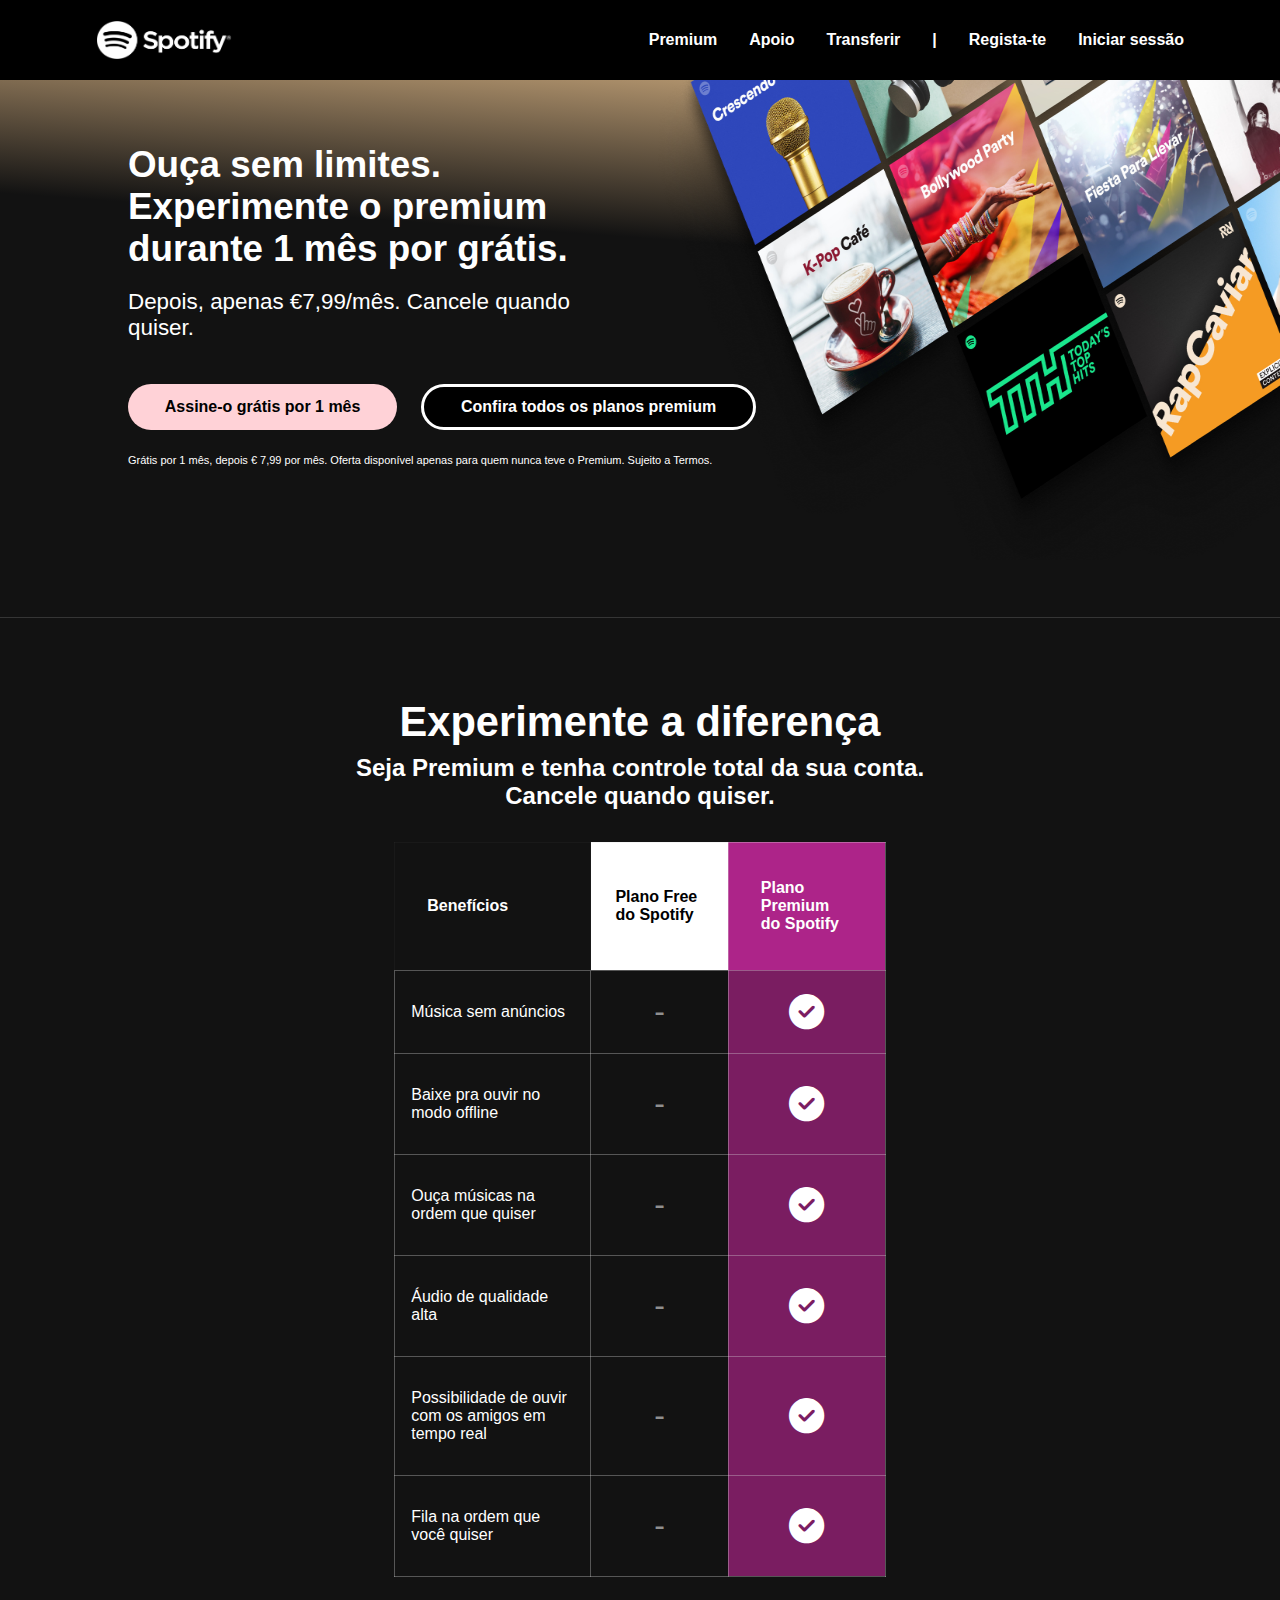
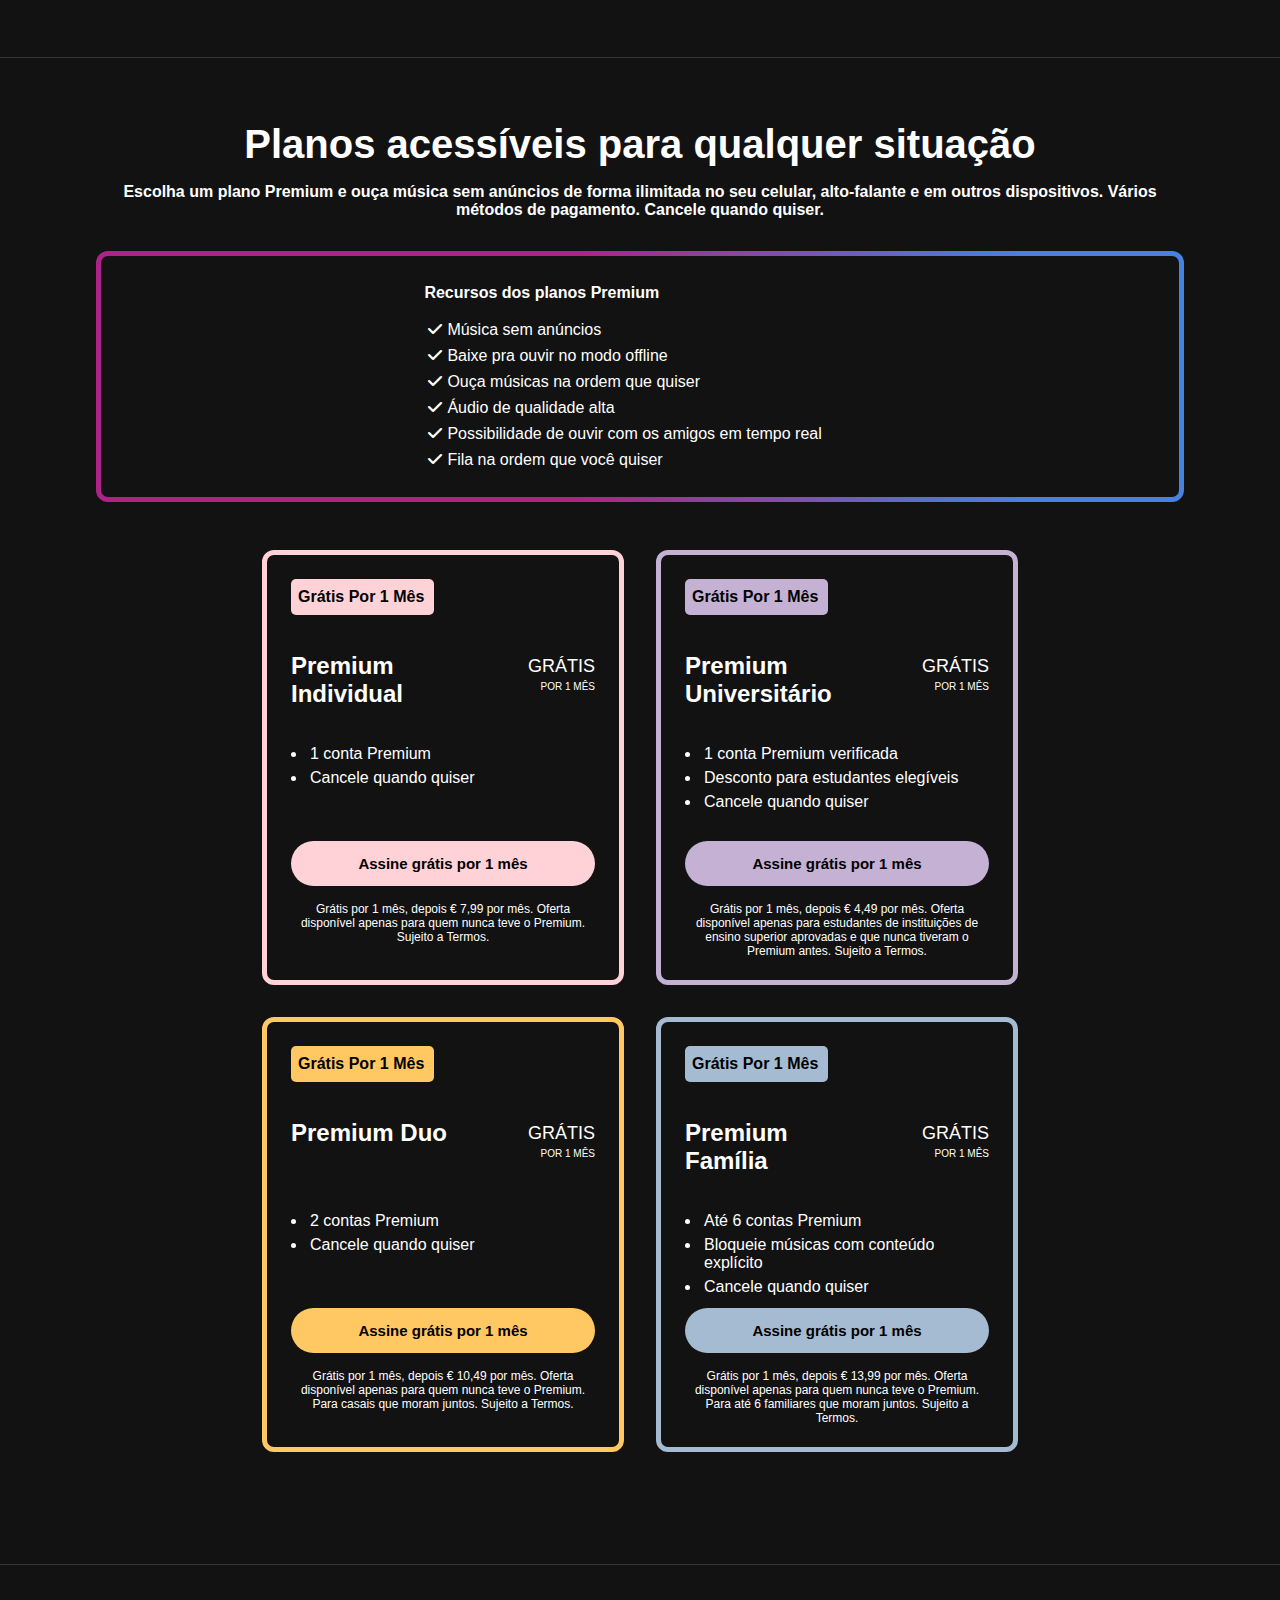
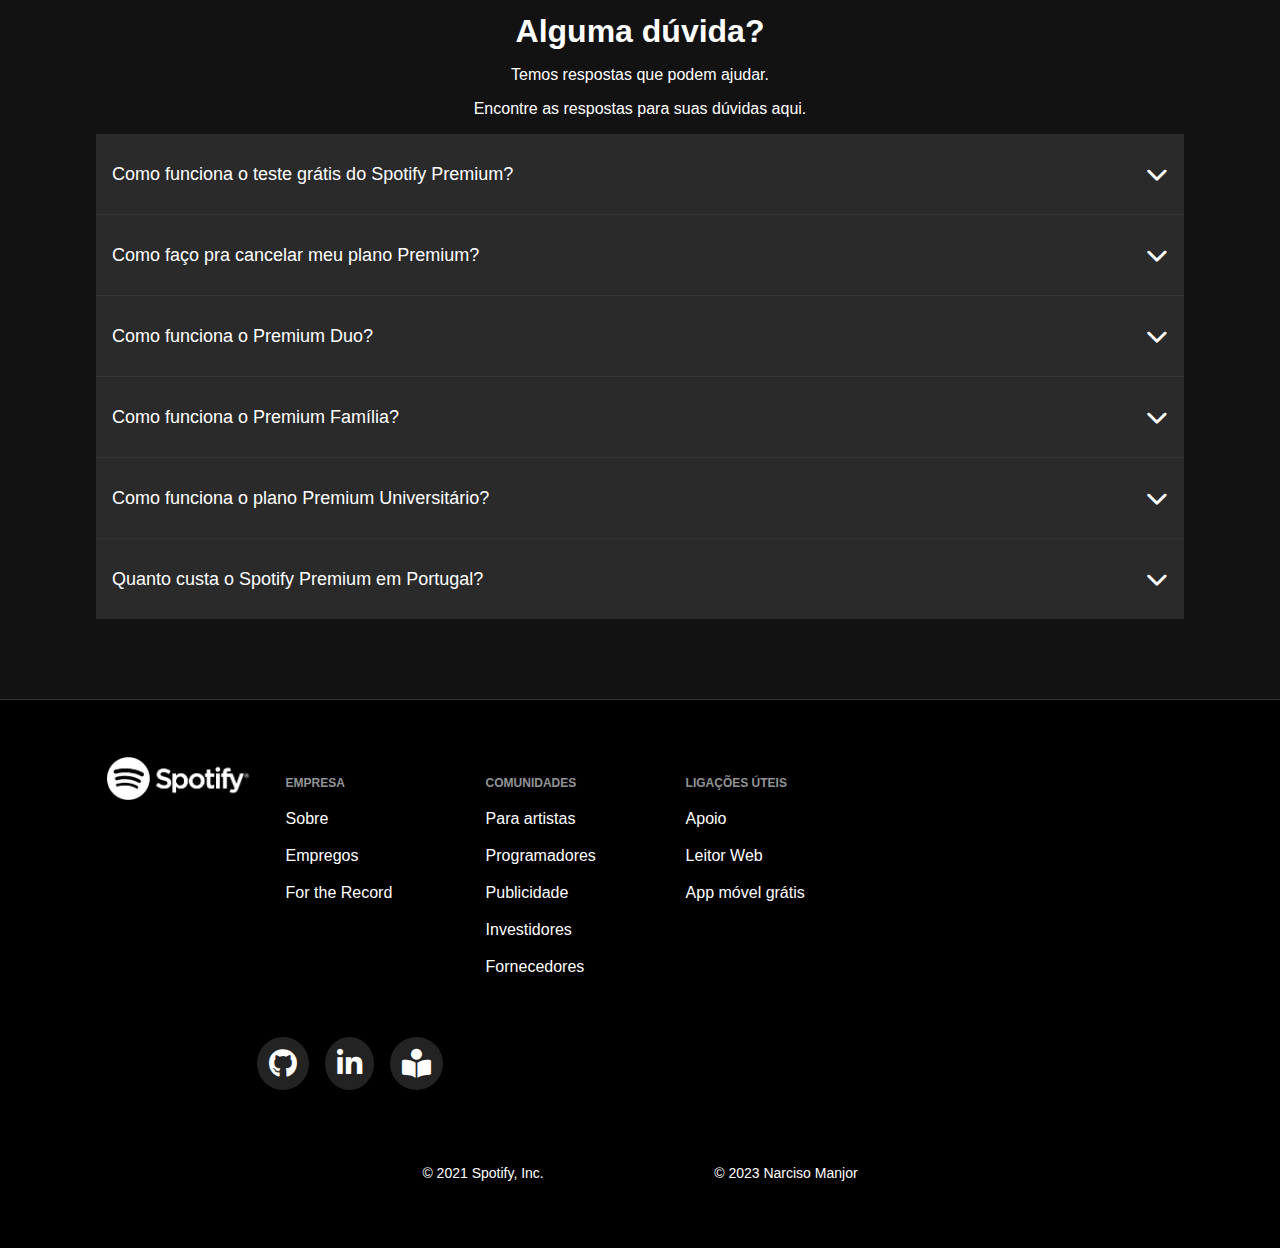
==== commit 021dbeb7: "footer" ====
--- a/index.html
+++ b/index.html
@@ -244,6 +244,8 @@
 
 
 
+
+
     <section id="duvida">
         <div class="duvidaMain">
             <div class="infoDuvida">
@@ -251,22 +253,124 @@
                 <p>Temos respostas que podem ajudar.</p>
                 <p>Encontre as respostas para suas dúvidas aqui.</p>
             </div>
-            <div class="perguntasDuvida">
-                <div class="pergunta1" id="pergunta1">
-                    <p class="pergunta">
+            <div class="acordion">
+                <div class="acordionItem">
+                    <div class="acordionPergunta">
                         Como funciona o teste grátis do Spotify Premium?
                         <i class="fa-solid fa-chevron-down down"></i>
                         <i class="fa-solid fa-chevron-up up botaoUp"></i>
-                    </p>
-                    <div class="resposta respostaSumir">
+                    </div>
+                    <div class="acordionResposta respostaSumir">
                         <p>Caso nunca tenha assinado o Premium, você pode se qualificar para um teste grátis (ou com taxa reduzida).</p>
                         <p>Para ter direito a testes, você precisa inserir uma forma de pagamento válida na inscrição. Vamos usar essa informação para confirmar seu país ou região e processar pagamentos caso você queira manter o Premium após o fim do teste.</p>
                         <p>Vamos lembrar você 7 dias antes do fim do teste. Sujeito a Termos e restrições por país.</p>
                     </div>
                 </div>
+                <div class="acordionItem">
+                    <div class="acordionPergunta">
+                        Como faço pra cancelar meu plano Premium?
+                        <i class="fa-solid fa-chevron-down down"></i>
+                        <i class="fa-solid fa-chevron-up up botaoUp"></i>
+                    </div>
+                    <div class="acordionResposta respostaSumir">
+                        <p>Você pode cancelar o Premium quando quiser de forma online na página da sua conta. Sua conta continua no Premium até a próxima data de cobrança. Depois disso, ela vai passar para o Spotify Free.</p>
+                        <p>Você não perde suas playlists e músicas salvas, mas vai ouvir anúncios na versão grátis.</p>
+                    </div>
+                </div>
+                <div class="acordionItem">
+                    <div class="acordionPergunta">
+                        Como funciona o Premium Duo?
+                        <i class="fa-solid fa-chevron-down down"></i>
+                        <i class="fa-solid fa-chevron-up up botaoUp"></i>
+                    </div>
+                    <div class="acordionResposta respostaSumir">
+                        <p>O Premium Duo é um plano com desconto para pessoas que moram juntas. Comparado ao preço de duas contas do Premium Individual, também é mais barato. Vamos pedir seu endereço para garantir que vocês moram no mesmo lugar. Você pode convidar alguém para o plano logo após o pagamento. Cada participante tem sua própria conta do Premium e todos podem ouvir ao mesmo tempo de forma individual. E as playlists e músicas salvas não se misturam. Outros titulares da conta não podem ver o que você está ouvindo.</p>
+                    </div>
+                </div>
+                <div class="acordionItem">
+                    <div class="acordionPergunta">
+                        Como funciona o Premium Família?
+                        <i class="fa-solid fa-chevron-down down"></i>
+                        <i class="fa-solid fa-chevron-up up botaoUp"></i>
+                    </div>
+                    <div class="acordionResposta respostaSumir">
+                        <p>O Premium Família é um plano para até 6 pessoas que moram juntas. Comparado ao preço total que cada um pagaria no Premium Individual, também é mais barato. Vamos pedir seu endereço para garantir que vocês moram no mesmo lugar. Você pode convidar pessoas para o plano logo após o pagamento. Cada participante tem sua própria conta do Premium e todos podem ouvir ao mesmo tempo de forma individual. E as playlists e músicas salvas não se misturam. Outros titulares da conta não podem ver o que você está ouvindo.</p>
+                    </div>
+                </div>
+                <div class="acordionItem">
+                    <div class="acordionPergunta">
+                        Como funciona o plano Premium Universitário?
+                        <i class="fa-solid fa-chevron-down down"></i>
+                        <i class="fa-solid fa-chevron-up up botaoUp"></i>
+                    </div>
+                    <div class="acordionResposta respostaSumir">
+                        <p>Se você é maior de 18 anos e se matriculou em uma faculdade ou universidade credenciada, pode usar o Premium Universitário por até 4 anos.</p>
+                    </div>
+                </div>
+                <div class="acordionItem">
+                    <div class="acordionPergunta">
+                        Quanto custa o Spotify Premium em Portugal?
+                        <i class="fa-solid fa-chevron-down down"></i>
+                        <i class="fa-solid fa-chevron-up up botaoUp"></i>
+                    </div>
+                    <div class="acordionResposta respostaSumir">
+                        <p>Os preços do Spotify Premium em Portugal são diferentes, dependendo do plano que você escolher: o plano Premium Individual tem o preço de € 7,99 por mês, o Premium Duo custa € 10,49 por mês, o Premium Família custa € 13,99 por mês, o Premium Universitário tem o valor de € 4,49 por mês. Caso nunca tenha assinado o Premium, você pode se qualificar para um teste grátis (ou com taxa reduzida). Sujeito a Termos e restrições por país.</p>
+                    </div>
+                </div>
             </div>
         </div>
     </section>
+
+
+
+
+
+    <footer id="footer">
+        <div class="footerMain">
+            <div class="navFooter">
+                <div class="logoFooter">
+                    <img src="img/logo.png" alt="Logotipo da Spotify">
+                </div>
+                <div class="navegacao">
+                    <h2>EMPRESA</h2>
+                    <ul>
+                        <li><a href="">Sobre</a></li>
+                        <li><a href="">Empregos</a></li>
+                        <li><a href="">For the Record</a></li>
+                    </ul>
+                </div>
+                <div class="navegacao">
+                    <h2>COMUNIDADES</h2>
+                    <ul>
+                        <li><a href="">Para artistas</a></li>
+                        <li><a href="">Programadores</a></li>
+                        <li><a href="">Publicidade</a></li>
+                        <li><a href="">Investidores</a></li>
+                        <li><a href="">Fornecedores</a></li>
+                    </ul>
+                </div>
+                <div class="navegacao">
+                    <h2>LIGAÇÕES ÚTEIS</h2>
+                    <ul>
+                        <li><a href="">Apoio</a></li>
+                        <li><a href="">Leitor Web</a></li>
+                        <li><a href="">App móvel grátis</a></li>
+                    </ul>
+                </div>
+                <div class="navegacaoSocialMidea">
+                    <a href=""><i class="fa-brands fa-github"></i></a>
+                    <a href=""><i class="fa-brands fa-linkedin-in"></i></a>
+                    <a href=""><i class="fa-solid fa-book-open-reader"></i></a>
+                </div>
+            </div>
+            <div class="linkFooter">
+                <p>&copy; 2021 Spotify, Inc.</p>
+                <p>&copy; 2023 Narciso Manjor</p>
+            </div>
+        </div>
+    </footer>
+
+    
 
 
 
--- a/css/index.css
+++ b/css/index.css
@@ -62,7 +62,7 @@
     display: block;
     padding: 5rem 0 0 8rem;
     background-image: linear-gradient(-176deg, #deb887 10%, #121212 40%);
-    border-bottom: 1px dotted #e7e7e7a6;
+    border-bottom: 1px solid #353535;
 }
 #banner .mainBanner{
     width: 100%;
@@ -137,7 +137,7 @@
     width: 100%;
     height: auto;
     background-color: #121212;
-    border-bottom: 1px dotted #e7e7e7a6;
+    border-bottom: 1px solid #353535;
 }
 .experimentoMain{
     width: 80%;
@@ -232,7 +232,7 @@
     width: 100%;
     height: auto;
     background-color: #121212;
-    border-bottom: 1px dotted #e7e7e7a6;
+    border-bottom: 1px solid #353535;
 }
 #planos .planoMain{
     width: 90%;
@@ -421,19 +421,19 @@
 
 
 
-/* DIVIDAS */
+/* DÚIDAS */
 #duvida{
     width: 100%;
     height: auto;
     background-color: #121212;
+    border-bottom: 1px solid #353535;
 }
 .duvidaMain{
-    width: 80%;
-    height: 100%;
-    display: block;
-    margin: 0 auto;
-    padding: 4rem 0;
-    background-color: red;
+    width: 85%;
+    height: 100%;
+    display: block;
+    margin: 0 auto;
+    padding: 3rem 0 0;
 }
 .infoDuvida{
     text-align: center;
@@ -447,58 +447,159 @@
     margin: 16px 0;
 }
 
-.perguntasDuvida{
-    width: 100%;
-    height: auto;
-    display: block;
-    padding: 0 0 2rem;
-    background-color: yellow;
-}
-.perguntasDuvida .pergunta1{
+.acordion{
+    width: 100%;
+    height: auto;
+    display: block;
+    padding: 0 0 5rem;
+}
+.acordionItem{
     width: 100%;
     height: auto;
     display: block;
     cursor: pointer;
-    background-color: blue;
-}
-.perguntasDuvida .pergunta1 .pergunta{
+}
+.acordionItem:not(:last-of-type){
+    border-bottom: 1px solid #353535;
+}
+.acordionPergunta{
     width: 100%;
     height: auto;
     display: flex;
     font-size: 18px;
-    height: 3rem;
-    line-height: 3rem;
+    height: auto;
+    padding: .5rem 1rem;
+    line-height: 4rem;
     background-color: #2a2a2a;
     color: #fff;
     justify-content: space-between;
-}
-.perguntasDuvida .pergunta1 .pergunta i{
-    height: 3rem;
-    line-height: 3rem;
+    transition: all .2s;
+}
+.acordionPergunta:hover{
+    background: #353535;
+}
+.acordionPergunta i{
+    height: auto;
+    line-height: 4rem;
     font-size: 22px;
     color: #fff;
     background-color: #2a2a2a;
 }
-.perguntasDuvida .pergunta1 .pergunta .botaoUp{
+.acordionPergunta i:hover{
+    background-color: #353535;
+}
+.acordionPergunta .botaoUp{
     display: none;
 }
-.perguntasDuvida .pergunta1 .pergunta .botaoDown{
+.acordionPergunta .botaoDown{
     display: none;
 }
-#duvida .perguntasDuvida .pergunta1 .resposta{
+.acordionResposta{
     width: 100%;
     display: none;
     background-color: #242424;
     cursor: default;
-}
-#duvida .perguntasDuvida .pergunta1 .resposta p{
+    padding: 15px 32px 32px;
+    font-size: 16px;
+    color: #fff;
+}
+.acordionResposta p{
     cursor: text;
-}
-.respostaSumir .resposta{
-    display: block;
-    padding: 15px 32px 32px;
-    font-size: 16px;
-    color: #fff;
+    line-height: 1.3rem;
+}
+.acordionResposta p:not(:first-of-type){
+    margin-top: 1rem;
+}
+.respostaSumir .acordionResposta{
+    display: block;
     scroll-behavior: smooth;
-    /* transition: all 4s; */
+}
+
+
+
+
+/* FOOTER */
+#footer{
+    width: 100%;
+    height: auto;
+    padding: 3rem 0 4rem;
+    background: #000;
+}
+.footerMain{
+    width: 85%;
+    height: auto;
+    display: block;
+    margin: 0 auto;
+}
+.navFooter{
+    width: 1150px;
+    max-width: 100%;
+    height: auto;
+    display: flex;
+    flex-wrap: wrap;
+    margin: 0 auto;
+}
+.logoFooter, .navegacao{
+    width: 180px;
+    height: auto;
+    padding: .6rem;
+}
+.logoFooter img{
+    width: 9rem;
+    height: auto;
+}
+.navegacao{
+    width: 200px;
+    height: auto;
+}
+.navegacao h2{
+    color: #919496;
+    font-size: 12px;
+    font-weight: bold;
+    margin-top: 1.2rem;
+}
+.navegacao ul{
+    width: 100%;
+    height: auto;
+    display: block;
+}
+.navegacao ul li a{
+    color: #fff;
+    font-size: 16px;
+    margin: 2rem 0;
+}
+.navegacao ul li a:hover{
+    color: #1ed760;
+}
+.navegacao ul li{
+    margin: 1.2rem 0;
+}
+.navegacaoSocialMidea{
+    width: 366px;
+    height: 6rem;
+    display: flex;
+    justify-content: right;
+    padding: 2rem 1.2rem 0;
+    gap: 1rem;
+}
+.navegacaoSocialMidea a i{
+    font-size: 1.8rem;
+    color: #fff;
+    background-color: #44444483;
+    padding: 12px;
+    border-radius: 50%;
+}
+
+.linkFooter{
+    width: 40%;
+    display: flex;
+    margin: 0 auto;
+    text-align: center;
+    color: #fff;
+    font-size: 14px;
+    margin-top: 4rem;
+    justify-content: space-between;
+}
+.linkFooter p{
+    margin-bottom: .2rem;
 }--- a/css/responsividade.css
+++ b/css/responsividade.css
@@ -299,9 +299,6 @@
         border-radius: 10px;
         padding: 1.5rem 0 1.5rem 1rem;
     }
-
-
-    /* PLANOS */
     .plano1{
         width: 362px;
         height: auto;
@@ -312,6 +309,22 @@
     .plano1 .dadosPlano4{
         width: 100%;
         height: auto;
+    }
+
+
+    /* ACORDIO */
+    .acordionPergunta{
+        font-size: 16px;
+        height: auto;
+        padding: 1rem;
+        line-height: 1.4rem;
+    }
+    .acordionPergunta i{
+        line-height: 2rem;
+        font-size: 22px;
+    }
+    .acordionResposta{
+        font-size: 14px;
     }
 }
 
